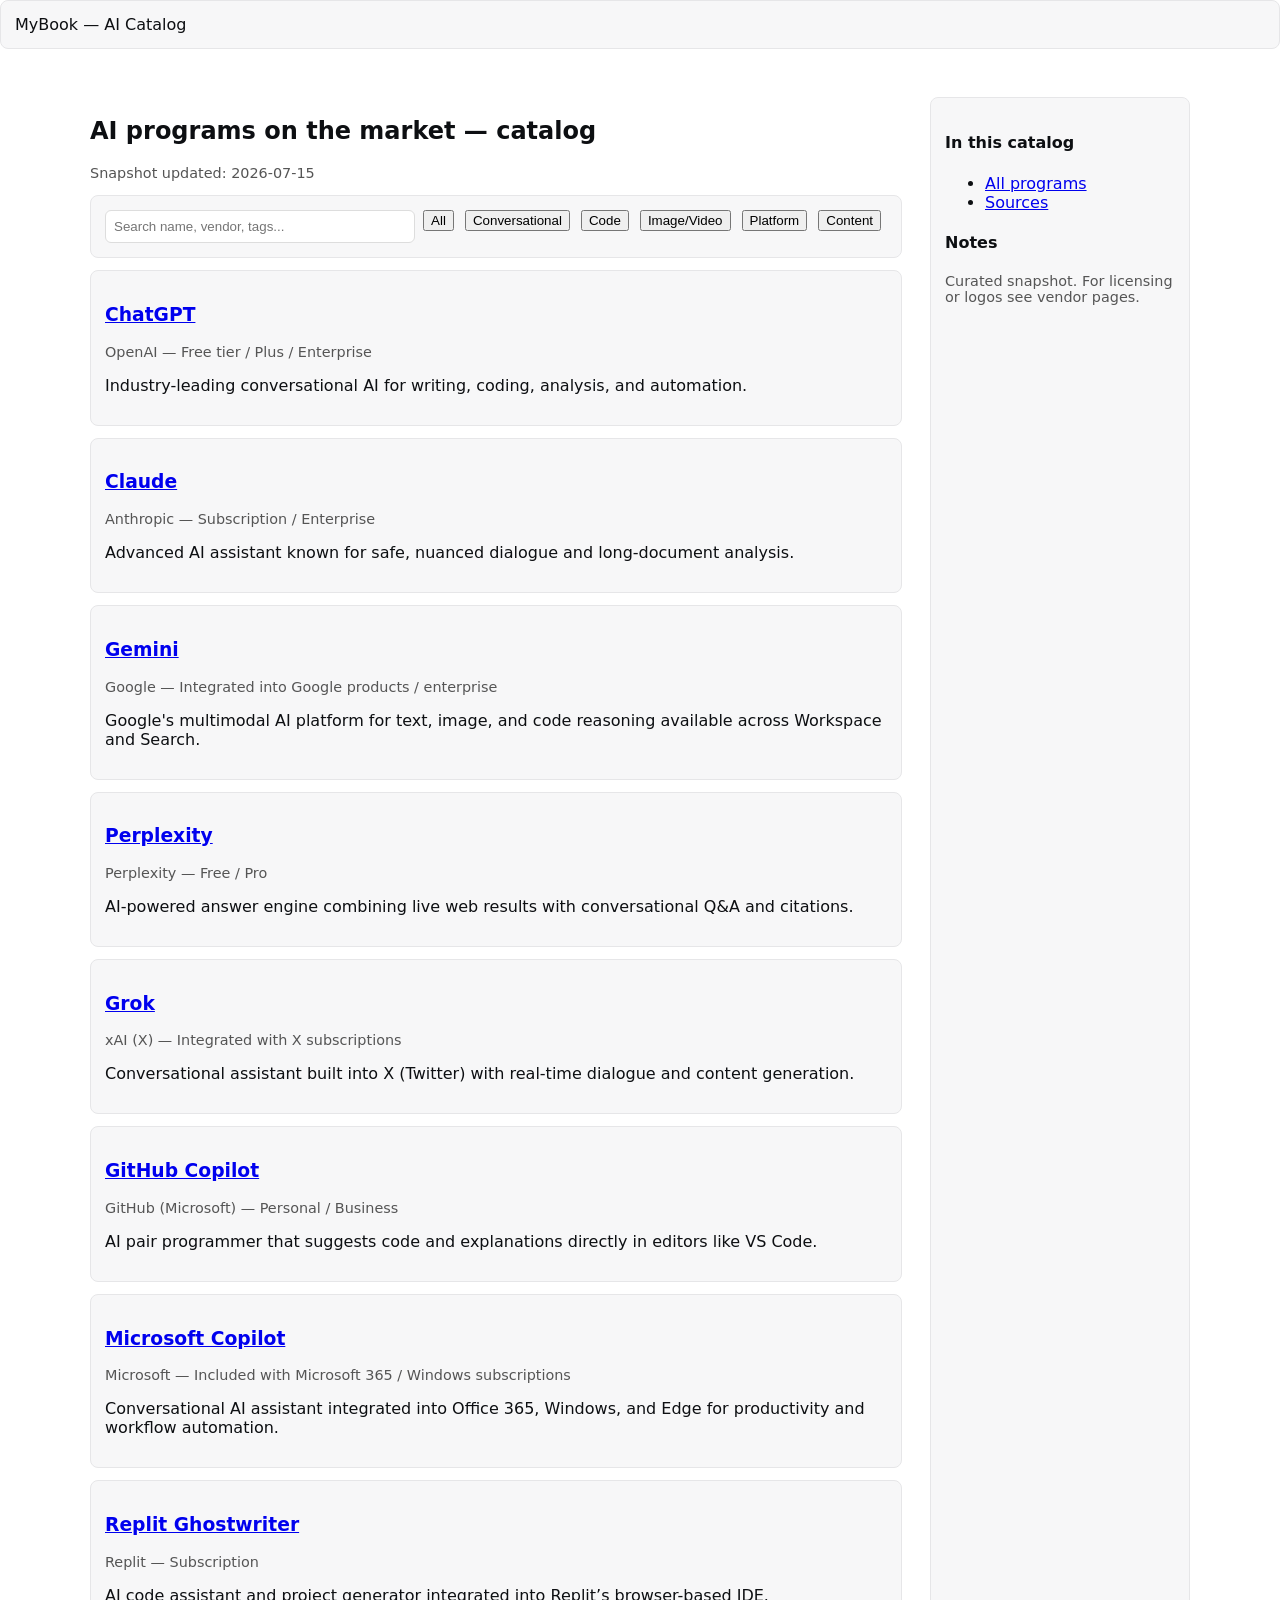
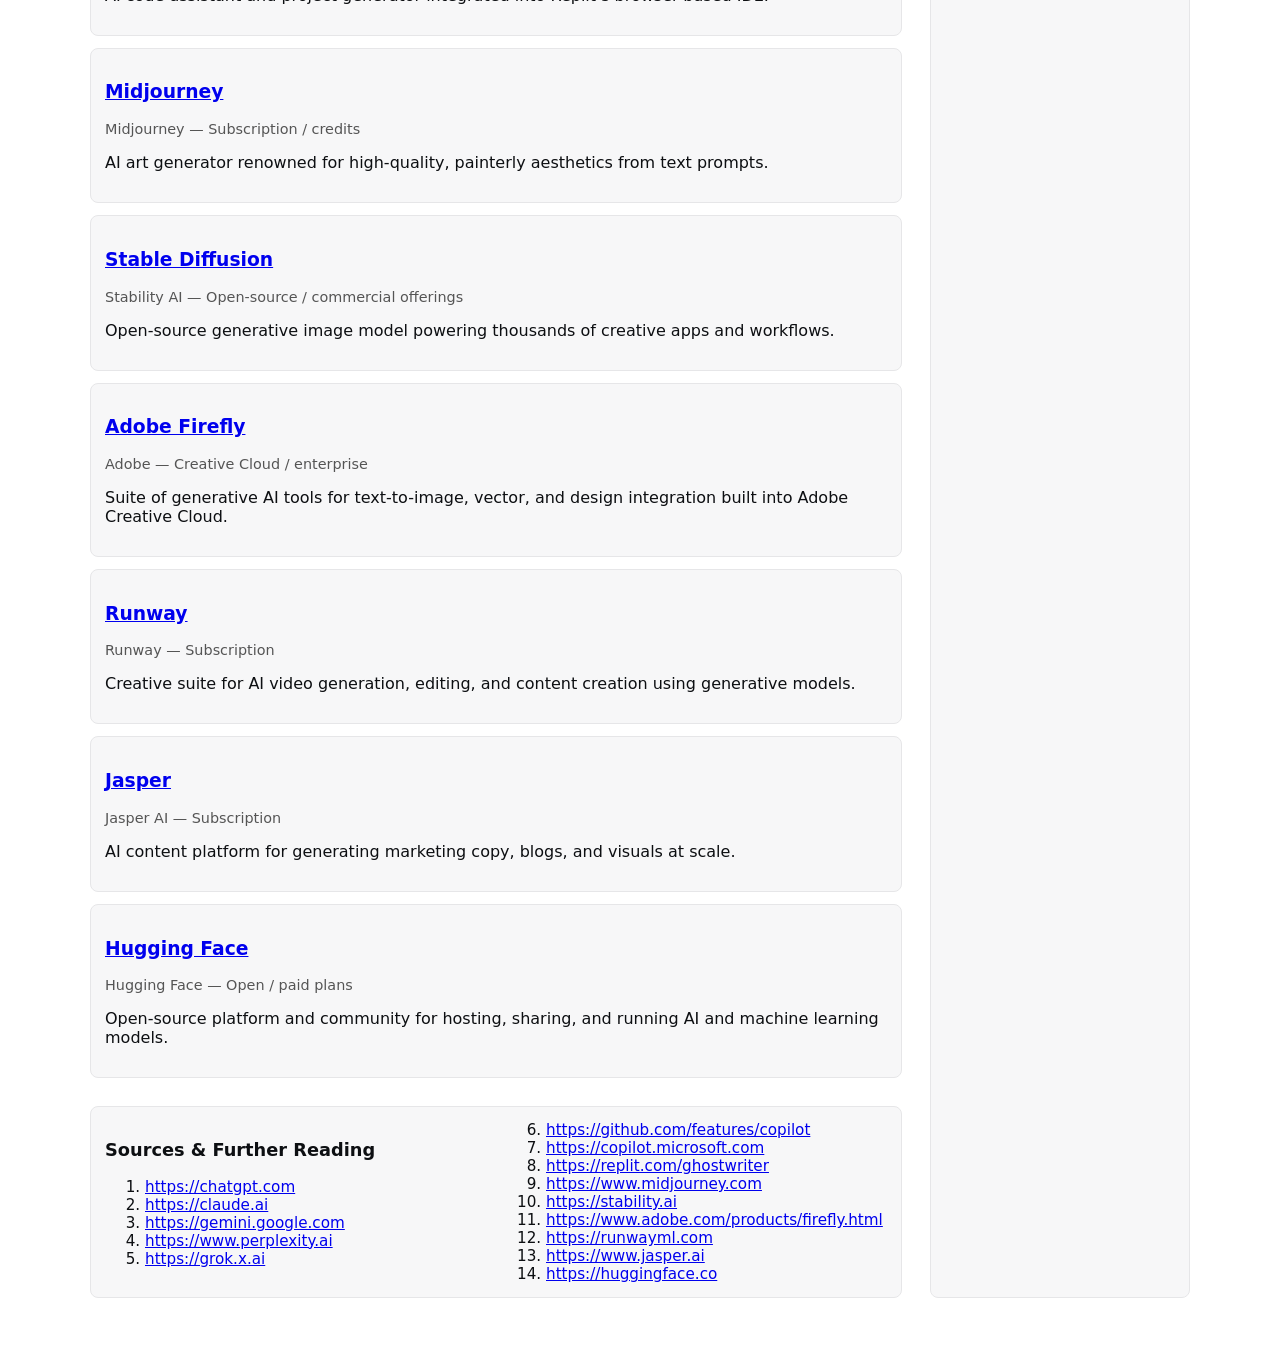
==== ai/ai-programs.html @ a67a2704 "Add AI programs catalog (initial research snapshot 2026-07-15)" ====
<!doctype html>
<html lang="en">
<head>
  <meta charset="utf-8" />
  <meta name="viewport" content="width=device-width,initial-scale=1" />
  <title>AI programs on the market — Catalog</title>
  <style>
    :root{
      --ink:#0d0f12; --panel:#15181d; --panel-2:#1b1f26; --line:#2a2f38;
      --paper:#ece6da; --amber:#e0a44a; --teal:#5fb0a5;
      font-family: system-ui, -apple-system, sans-serif;
    }
    body{color:var(--ink); background:#fff; margin:0; padding:0;}
    .container{max-width:1100px; margin:28px auto; padding:20px;}
    .article-grid{display:grid; grid-template-columns:1fr 260px; gap:28px;}
    .card{background:#f7f7f8; padding:14px; margin-bottom:12px; border-radius:8px; border:1px solid #e6e6e8;}
    .meta{font-size:0.9rem; color:#555;}
    .search{display:flex; gap:8px; margin-bottom:12px;}
    .filters button{margin-right:6px;}
    table{width:100%; border-collapse:collapse;}
    td,th{padding:10px; border-bottom:1px solid #eee;}
    .side{position:sticky; top:80px;}
    .sources{margin-top:28px; columns:2; column-gap:20px; font-size:0.95rem;}
    @media (max-width:760px){ .article-grid{grid-template-columns:1fr;} .side{position:relative; top:auto;} }
  </style>
</head>
<body>
  <nav class="topnav card" role="navigation">
    <div class="brand">MyBook — AI Catalog</div>
  </nav>

  <main class="container">
    <div class="article-grid">
      <section>
        <h1>AI programs on the market — catalog</h1>
        <p class="meta">Snapshot updated: <span id="snapshot-date">2026-07-15</span></p>

        <div class="card search" aria-hidden="false">
          <input id="q" placeholder="Search name, vendor, tags..." style="flex:1;padding:8px;border-radius:6px;border:1px solid #ddd">
          <div class="filters">
            <button data-cat="all" onclick="setCategory('all')">All</button>
            <button data-cat="conversational" onclick="setCategory('conversational')">Conversational</button>
            <button data-cat="code" onclick="setCategory('code')">Code</button>
            <button data-cat="image" onclick="setCategory('image')">Image/Video</button>
            <button data-cat="platform" onclick="setCategory('platform')">Platform</button>
            <button data-cat="content" onclick="setCategory('content')">Content</button>
          </div>
        </div>

        <section id="list">
          <!-- Items inserted here by JS -->
        </section>

        <div class="sources card">
          <h3>Sources & Further Reading</h3>
          <ol id="sources-list"></ol>
        </div>
      </section>

      <aside class="side card">
        <h4>In this catalog</h4>
        <ul>
          <li><a href="#list">All programs</a></li>
          <li><a href="#sources-list">Sources</a></li>
        </ul>
        <h4>Notes</h4>
        <p class="meta">Curated snapshot. For licensing or logos see vendor pages.</p>
      </aside>
    </div>
  </main>

  <script>
    // Populated dataset (initial research snapshot 2026-07-15)
    const data = [
      {name: "ChatGPT", vendor: "OpenAI", url: "https://chatgpt.com", category: "conversational", pricing: "Free tier / Plus / Enterprise", tags: "chat,assistant,general", desc: "Industry-leading conversational AI for writing, coding, analysis, and automation.", source: "https://chatgpt.com"},
      {name: "Claude", vendor: "Anthropic", url: "https://claude.ai", category: "conversational", pricing: "Subscription / Enterprise", tags: "chat,assistant,safety", desc: "Advanced AI assistant known for safe, nuanced dialogue and long-document analysis.", source: "https://claude.ai"},
      {name: "Gemini", vendor: "Google", url: "https://gemini.google.com", category: "conversational", pricing: "Integrated into Google products / enterprise", tags: "multimodal,search,workspace", desc: "Google's multimodal AI platform for text, image, and code reasoning available across Workspace and Search.", source: "https://gemini.google.com"},
      {name: "Perplexity", vendor: "Perplexity", url: "https://www.perplexity.ai", category: "conversational", pricing: "Free / Pro", tags: "search,qa,citations", desc: "AI-powered answer engine combining live web results with conversational Q&A and citations.", source: "https://www.perplexity.ai"},
      {name: "Grok", vendor: "xAI (X)", url: "https://grok.x.ai", category: "conversational", pricing: "Integrated with X subscriptions", tags: "chat,real-time", desc: "Conversational assistant built into X (Twitter) with real-time dialogue and content generation.", source: "https://grok.x.ai"},

      {name: "GitHub Copilot", vendor: "GitHub (Microsoft)", url: "https://github.com/features/copilot", category: "code", pricing: "Personal / Business", tags: "ide,code,autocomplete", desc: "AI pair programmer that suggests code and explanations directly in editors like VS Code.", source: "https://github.com/features/copilot"},
      {name: "Microsoft Copilot", vendor: "Microsoft", url: "https://copilot.microsoft.com", category: "code", pricing: "Included with Microsoft 365 / Windows subscriptions", tags: "productivity,office,automation", desc: "Conversational AI assistant integrated into Office 365, Windows, and Edge for productivity and workflow automation.", source: "https://copilot.microsoft.com"},
      {name: "Replit Ghostwriter", vendor: "Replit", url: "https://replit.com/ghostwriter", category: "code", pricing: "Subscription", tags: "ide,code", desc: "AI code assistant and project generator integrated into Replit’s browser-based IDE.", source: "https://replit.com/ghostwriter"},

      {name: "Midjourney", vendor: "Midjourney", url: "https://www.midjourney.com", category: "image", pricing: "Subscription / credits", tags: "image,art,generative", desc: "AI art generator renowned for high-quality, painterly aesthetics from text prompts.", source: "https://www.midjourney.com"},
      {name: "Stable Diffusion", vendor: "Stability AI", url: "https://stability.ai", category: "image", pricing: "Open-source / commercial offerings", tags: "image,open-source,models", desc: "Open-source generative image model powering thousands of creative apps and workflows.", source: "https://stability.ai"},
      {name: "Adobe Firefly", vendor: "Adobe", url: "https://www.adobe.com/products/firefly.html", category: "image", pricing: "Creative Cloud / enterprise", tags: "image,design,creative-cloud", desc: "Suite of generative AI tools for text-to-image, vector, and design integration built into Adobe Creative Cloud.", source: "https://www.adobe.com/products/firefly.html"},
      {name: "Runway", vendor: "Runway", url: "https://runwayml.com", category: "image", pricing: "Subscription", tags: "video,image,generative", desc: "Creative suite for AI video generation, editing, and content creation using generative models.", source: "https://runwayml.com"},

      {name: "Jasper", vendor: "Jasper AI", url: "https://www.jasper.ai", category: "content", pricing: "Subscription", tags: "marketing,copywriting,content", desc: "AI content platform for generating marketing copy, blogs, and visuals at scale.", source: "https://www.jasper.ai"},

      {name: "Hugging Face", vendor: "Hugging Face", url: "https://huggingface.co", category: "platform", pricing: "Open / paid plans", tags: "models,hub,ml", desc: "Open-source platform and community for hosting, sharing, and running AI and machine learning models.", source: "https://huggingface.co"}
    ];

    const listEl = document.getElementById('list');
    const sourcesEl = document.getElementById('sources-list');
    const qEl = document.getElementById('q');
    function render() {
      const q = qEl.value.trim().toLowerCase();
      listEl.innerHTML = '';
      const sources = new Map();
      data.forEach((item) => {
        if (currentCategory !== 'all' && item.category !== currentCategory) return;
        if (q && !`${item.name} ${item.vendor} ${item.tags||''} ${item.desc}`.toLowerCase().includes(q)) return;
        const art = document.createElement('article');
        art.className = 'card';
        art.innerHTML = `<h3><a href="${item.url}" target="_blank" rel="noopener">${item.name}</a></h3>
          <p class="meta">${item.vendor} — ${item.pricing || '—'}</p>
          <p>${item.desc || ''}</p>`;
        listEl.appendChild(art);
        if (item.source) sources.set(item.source, item.source);
      });
      sourcesEl.innerHTML = '';
      Array.from(sources.keys()).forEach(s => {
        const li = document.createElement('li');
        li.innerHTML = `<a href="${s}" target="_blank" rel="noopener">${s}</a>`;
        sourcesEl.appendChild(li);
      });
    }
    let currentCategory = 'all';
    function setCategory(cat){ currentCategory = cat; render(); }
    qEl.addEventListener('input', render);
    render();
  </script>
</body>
</html>
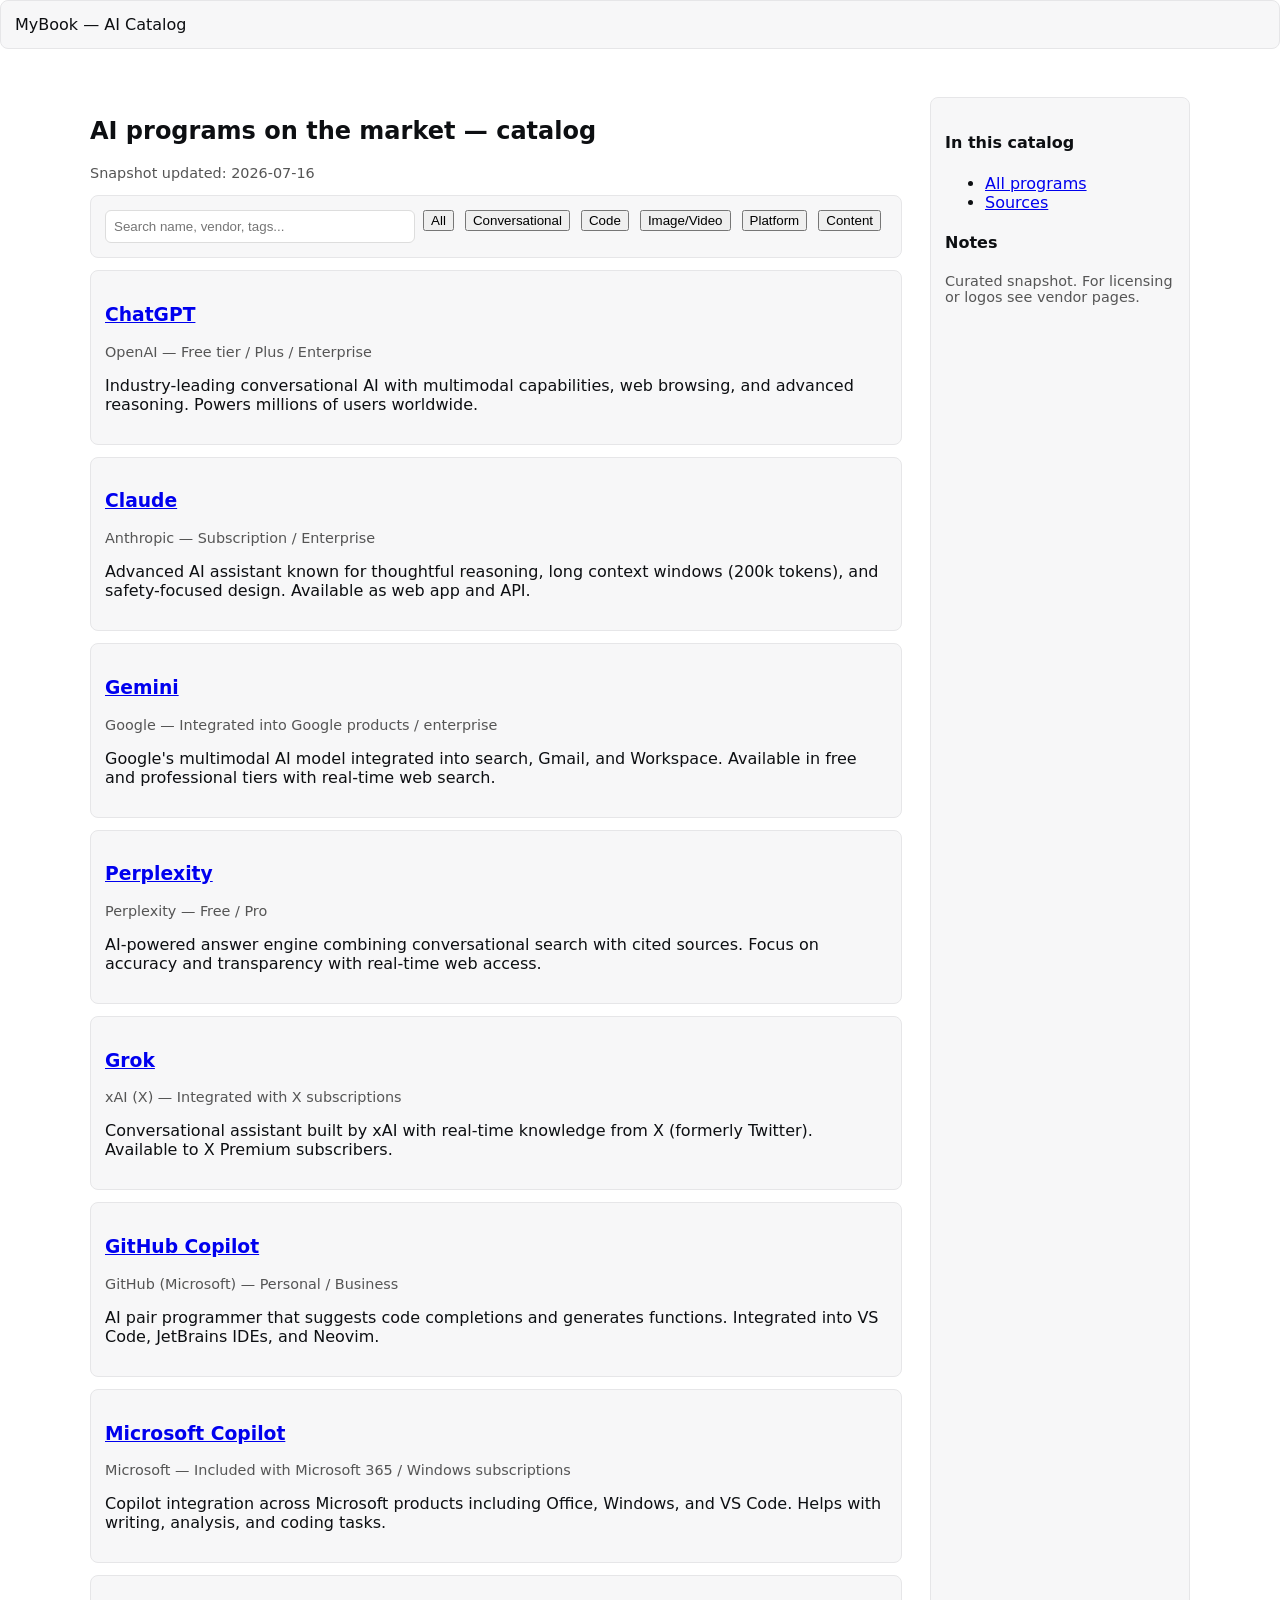
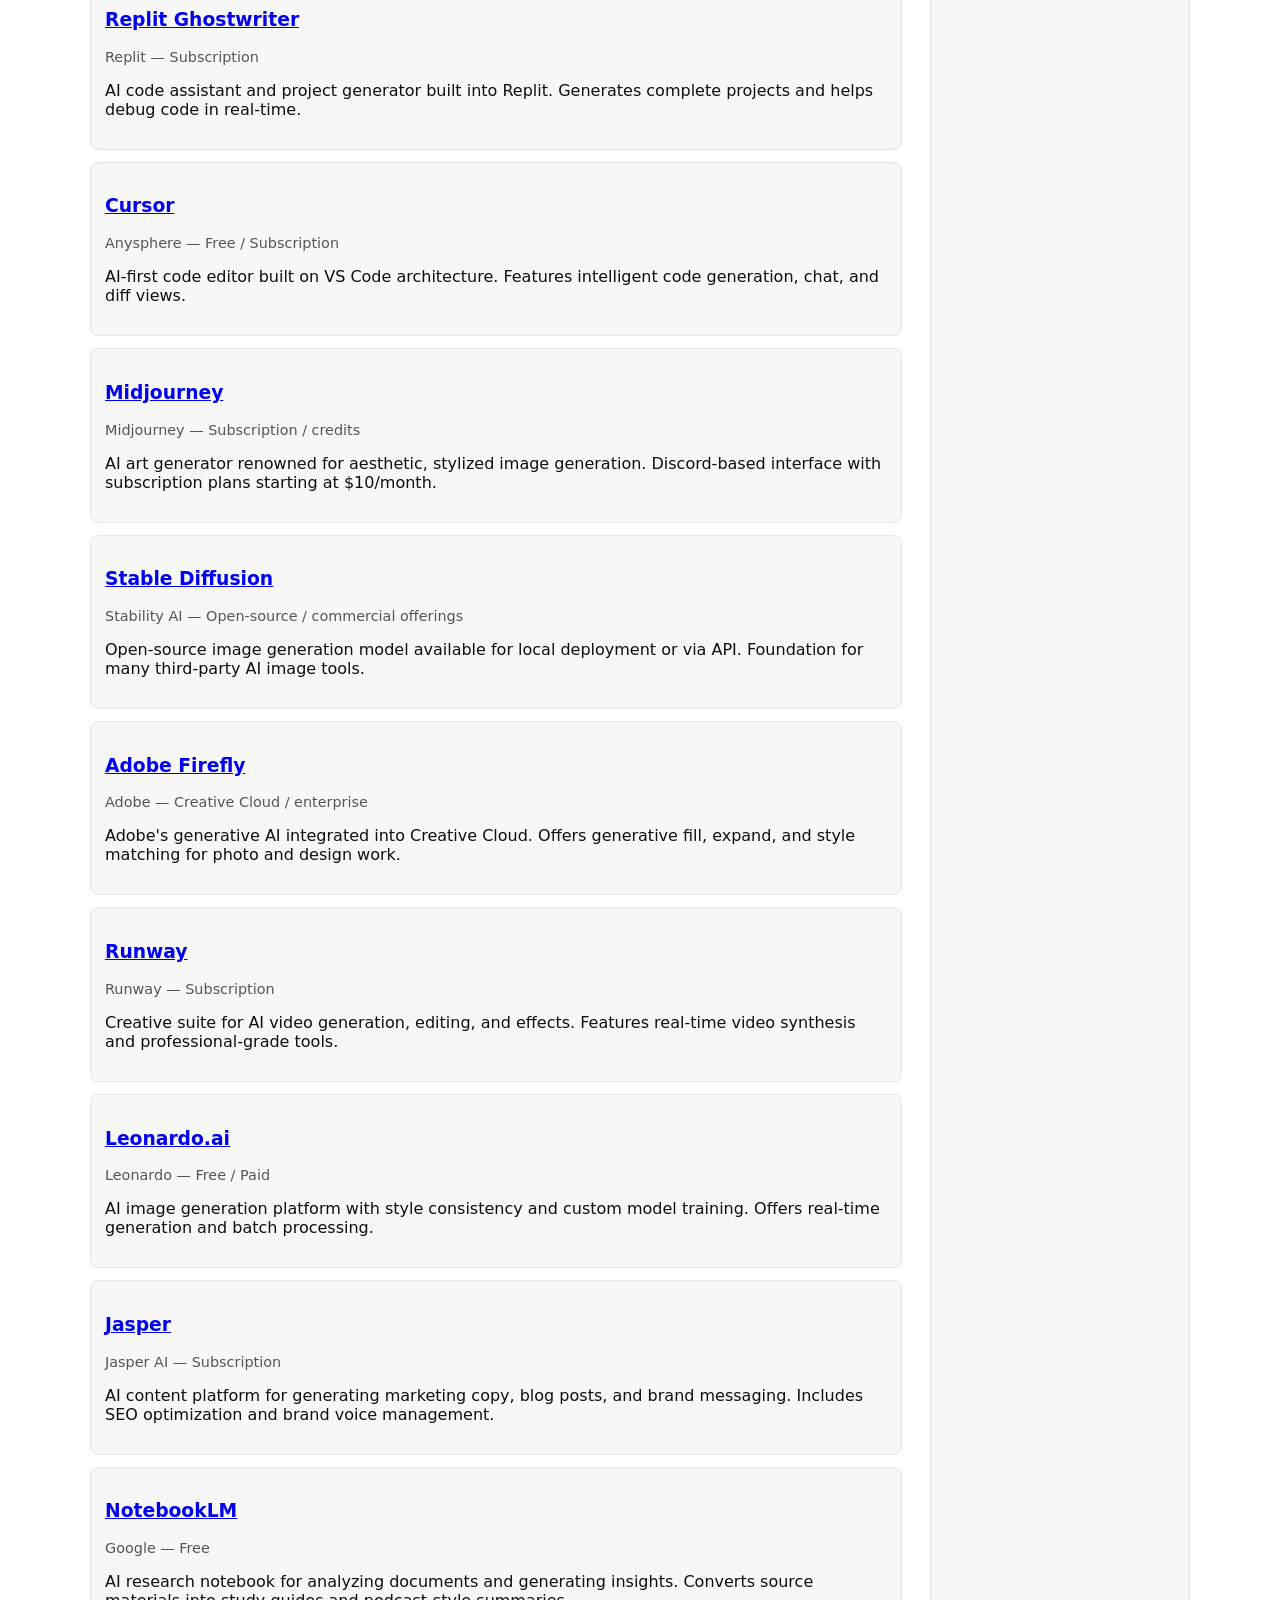
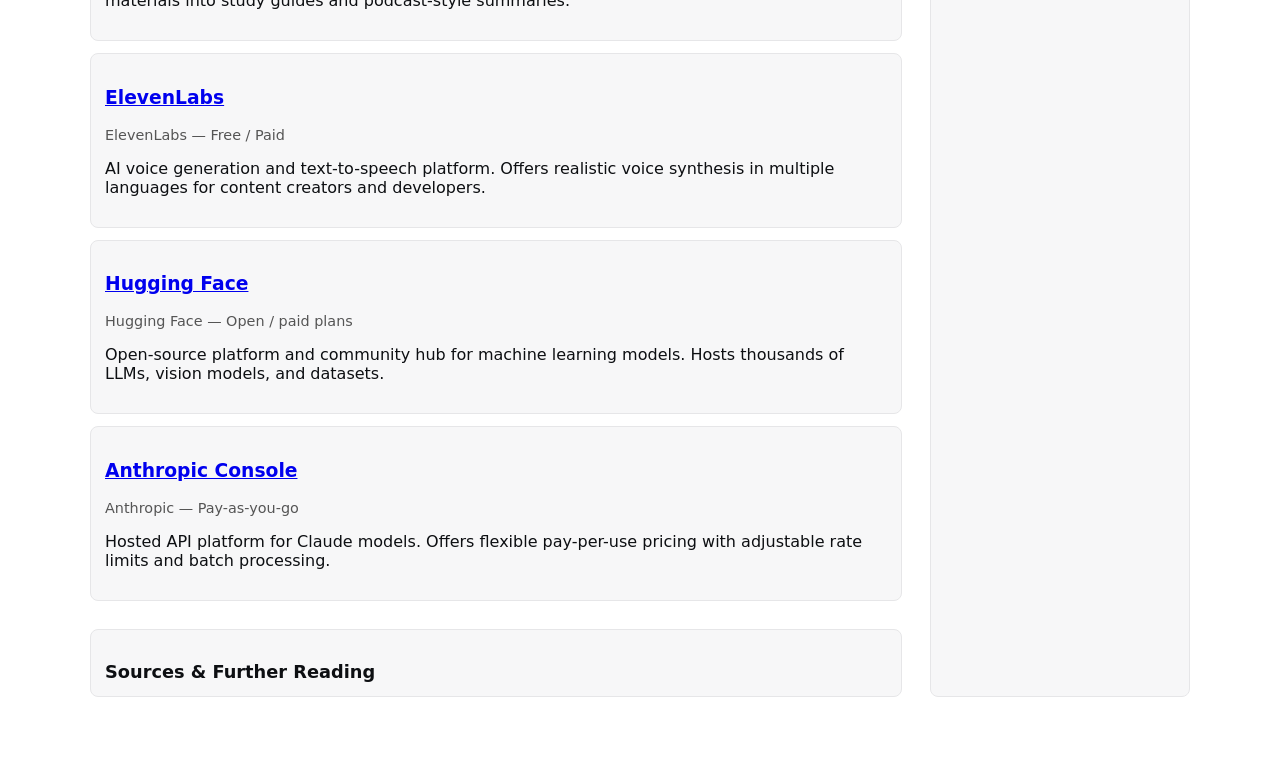
==== commit 95d2d27d: "Expand AI catalog with additional tools" ====
--- a/ai/ai-programs.html
+++ b/ai/ai-programs.html
@@ -33,7 +33,7 @@
     <div class="article-grid">
       <section>
         <h1>AI programs on the market — catalog</h1>
-        <p class="meta">Snapshot updated: <span id="snapshot-date">2026-07-15</span></p>
+        <p class="meta">Snapshot updated: <span id="snapshot-date">2026-07-16</span></p>
 
         <div class="card search" aria-hidden="false">
           <input id="q" placeholder="Search name, vendor, tags..." style="flex:1;padding:8px;border-radius:6px;border:1px solid #ddd">
@@ -70,26 +70,31 @@
   </main>
 
   <script>
-    // Populated dataset (initial research snapshot 2026-07-15)
+    // Populated dataset (initial research snapshot 2026-07-16)
     const data = [
-      {name: "ChatGPT", vendor: "OpenAI", url: "https://chatgpt.com", category: "conversational", pricing: "Free tier / Plus / Enterprise", tags: "chat,assistant,general", desc: "Industry-leading conversational AI for writing, coding, analysis, and automation.", source: "https://chatgpt.com"},
-      {name: "Claude", vendor: "Anthropic", url: "https://claude.ai", category: "conversational", pricing: "Subscription / Enterprise", tags: "chat,assistant,safety", desc: "Advanced AI assistant known for safe, nuanced dialogue and long-document analysis.", source: "https://claude.ai"},
-      {name: "Gemini", vendor: "Google", url: "https://gemini.google.com", category: "conversational", pricing: "Integrated into Google products / enterprise", tags: "multimodal,search,workspace", desc: "Google's multimodal AI platform for text, image, and code reasoning available across Workspace and Search.", source: "https://gemini.google.com"},
-      {name: "Perplexity", vendor: "Perplexity", url: "https://www.perplexity.ai", category: "conversational", pricing: "Free / Pro", tags: "search,qa,citations", desc: "AI-powered answer engine combining live web results with conversational Q&A and citations.", source: "https://www.perplexity.ai"},
-      {name: "Grok", vendor: "xAI (X)", url: "https://grok.x.ai", category: "conversational", pricing: "Integrated with X subscriptions", tags: "chat,real-time", desc: "Conversational assistant built into X (Twitter) with real-time dialogue and content generation.", source: "https://grok.x.ai"},
+      {name: "ChatGPT", vendor: "OpenAI", url: "https://chatgpt.com", category: "conversational", pricing: "Free tier / Plus / Enterprise", tags: "chat,assistant,general", desc: "Industry-leading conversational AI with multimodal capabilities, web browsing, and advanced reasoning. Powers millions of users worldwide."},
+      {name: "Claude", vendor: "Anthropic", url: "https://claude.ai", category: "conversational", pricing: "Subscription / Enterprise", tags: "chat,assistant,safety", desc: "Advanced AI assistant known for thoughtful reasoning, long context windows (200k tokens), and safety-focused design. Available as web app and API."},
+      {name: "Gemini", vendor: "Google", url: "https://gemini.google.com", category: "conversational", pricing: "Integrated into Google products / enterprise", tags: "multimodal,search,workspace", desc: "Google's multimodal AI model integrated into search, Gmail, and Workspace. Available in free and professional tiers with real-time web search."},
+      {name: "Perplexity", vendor: "Perplexity", url: "https://www.perplexity.ai", category: "conversational", pricing: "Free / Pro", tags: "search,qa,citations", desc: "AI-powered answer engine combining conversational search with cited sources. Focus on accuracy and transparency with real-time web access."},
+      {name: "Grok", vendor: "xAI (X)", url: "https://grok.x.ai", category: "conversational", pricing: "Integrated with X subscriptions", tags: "chat,real-time", desc: "Conversational assistant built by xAI with real-time knowledge from X (formerly Twitter). Available to X Premium subscribers."},
 
-      {name: "GitHub Copilot", vendor: "GitHub (Microsoft)", url: "https://github.com/features/copilot", category: "code", pricing: "Personal / Business", tags: "ide,code,autocomplete", desc: "AI pair programmer that suggests code and explanations directly in editors like VS Code.", source: "https://github.com/features/copilot"},
-      {name: "Microsoft Copilot", vendor: "Microsoft", url: "https://copilot.microsoft.com", category: "code", pricing: "Included with Microsoft 365 / Windows subscriptions", tags: "productivity,office,automation", desc: "Conversational AI assistant integrated into Office 365, Windows, and Edge for productivity and workflow automation.", source: "https://copilot.microsoft.com"},
-      {name: "Replit Ghostwriter", vendor: "Replit", url: "https://replit.com/ghostwriter", category: "code", pricing: "Subscription", tags: "ide,code", desc: "AI code assistant and project generator integrated into Replit’s browser-based IDE.", source: "https://replit.com/ghostwriter"},
+      {name: "GitHub Copilot", vendor: "GitHub (Microsoft)", url: "https://github.com/features/copilot", category: "code", pricing: "Personal / Business", tags: "ide,code,autocomplete", desc: "AI pair programmer that suggests code completions and generates functions. Integrated into VS Code, JetBrains IDEs, and Neovim."},
+      {name: "Microsoft Copilot", vendor: "Microsoft", url: "https://copilot.microsoft.com", category: "code", pricing: "Included with Microsoft 365 / Windows subscriptions", tags: "productivity,office,code", desc: "Copilot integration across Microsoft products including Office, Windows, and VS Code. Helps with writing, analysis, and coding tasks."},
+      {name: "Replit Ghostwriter", vendor: "Replit", url: "https://replit.com/ghostwriter", category: "code", pricing: "Subscription", tags: "ide,code", desc: "AI code assistant and project generator built into Replit. Generates complete projects and helps debug code in real-time."},
+      {name: "Cursor", vendor: "Anysphere", url: "https://cursor.sh", category: "code", pricing: "Free / Subscription", tags: "ide,copilot,ai-native", desc: "AI-first code editor built on VS Code architecture. Features intelligent code generation, chat, and diff views."},
 
-      {name: "Midjourney", vendor: "Midjourney", url: "https://www.midjourney.com", category: "image", pricing: "Subscription / credits", tags: "image,art,generative", desc: "AI art generator renowned for high-quality, painterly aesthetics from text prompts.", source: "https://www.midjourney.com"},
-      {name: "Stable Diffusion", vendor: "Stability AI", url: "https://stability.ai", category: "image", pricing: "Open-source / commercial offerings", tags: "image,open-source,models", desc: "Open-source generative image model powering thousands of creative apps and workflows.", source: "https://stability.ai"},
-      {name: "Adobe Firefly", vendor: "Adobe", url: "https://www.adobe.com/products/firefly.html", category: "image", pricing: "Creative Cloud / enterprise", tags: "image,design,creative-cloud", desc: "Suite of generative AI tools for text-to-image, vector, and design integration built into Adobe Creative Cloud.", source: "https://www.adobe.com/products/firefly.html"},
-      {name: "Runway", vendor: "Runway", url: "https://runwayml.com", category: "image", pricing: "Subscription", tags: "video,image,generative", desc: "Creative suite for AI video generation, editing, and content creation using generative models.", source: "https://runwayml.com"},
+      {name: "Midjourney", vendor: "Midjourney", url: "https://www.midjourney.com", category: "image", pricing: "Subscription / credits", tags: "image,art,generative", desc: "AI art generator renowned for aesthetic, stylized image generation. Discord-based interface with subscription plans starting at $10/month."},
+      {name: "Stable Diffusion", vendor: "Stability AI", url: "https://stability.ai", category: "image", pricing: "Open-source / commercial offerings", tags: "image,open-source,models", desc: "Open-source image generation model available for local deployment or via API. Foundation for many third-party AI image tools."},
+      {name: "Adobe Firefly", vendor: "Adobe", url: "https://www.adobe.com/products/firefly.html", category: "image", pricing: "Creative Cloud / enterprise", tags: "image,design,creative-cloud", desc: "Adobe's generative AI integrated into Creative Cloud. Offers generative fill, expand, and style matching for photo and design work."},
+      {name: "Runway", vendor: "Runway", url: "https://runwayml.com", category: "image", pricing: "Subscription", tags: "video,image,generative", desc: "Creative suite for AI video generation, editing, and effects. Features real-time video synthesis and professional-grade tools."},
+      {name: "Leonardo.ai", vendor: "Leonardo", url: "https://leonardo.ai", category: "image", pricing: "Free / Paid", tags: "image,generative,art", desc: "AI image generation platform with style consistency and custom model training. Offers real-time generation and batch processing."},
 
-      {name: "Jasper", vendor: "Jasper AI", url: "https://www.jasper.ai", category: "content", pricing: "Subscription", tags: "marketing,copywriting,content", desc: "AI content platform for generating marketing copy, blogs, and visuals at scale.", source: "https://www.jasper.ai"},
+      {name: "Jasper", vendor: "Jasper AI", url: "https://www.jasper.ai", category: "content", pricing: "Subscription", tags: "marketing,copywriting,content", desc: "AI content platform for generating marketing copy, blog posts, and brand messaging. Includes SEO optimization and brand voice management."},
+      {name: "NotebookLM", vendor: "Google", url: "https://notebooklm.google.com", category: "content", pricing: "Free", tags: "research,notes,ai", desc: "AI research notebook for analyzing documents and generating insights. Converts source materials into study guides and podcast-style summaries."},
+      {name: "ElevenLabs", vendor: "ElevenLabs", url: "https://elevenlabs.io", category: "content", pricing: "Free / Paid", tags: "voice,audio,tts", desc: "AI voice generation and text-to-speech platform. Offers realistic voice synthesis in multiple languages for content creators and developers."},
 
-      {name: "Hugging Face", vendor: "Hugging Face", url: "https://huggingface.co", category: "platform", pricing: "Open / paid plans", tags: "models,hub,ml", desc: "Open-source platform and community for hosting, sharing, and running AI and machine learning models.", source: "https://huggingface.co"}
+      {name: "Hugging Face", vendor: "Hugging Face", url: "https://huggingface.co", category: "platform", pricing: "Open / paid plans", tags: "models,hub,ml", desc: "Open-source platform and community hub for machine learning models. Hosts thousands of LLMs, vision models, and datasets."},
+      {name: "Anthropic Console", vendor: "Anthropic", url: "https://console.anthropic.com", category: "platform", pricing: "Pay-as-you-go", tags: "api,models,platform", desc: "Hosted API platform for Claude models. Offers flexible pay-per-use pricing with adjustable rate limits and batch processing."}
     ];
 
     const listEl = document.getElementById('list');
